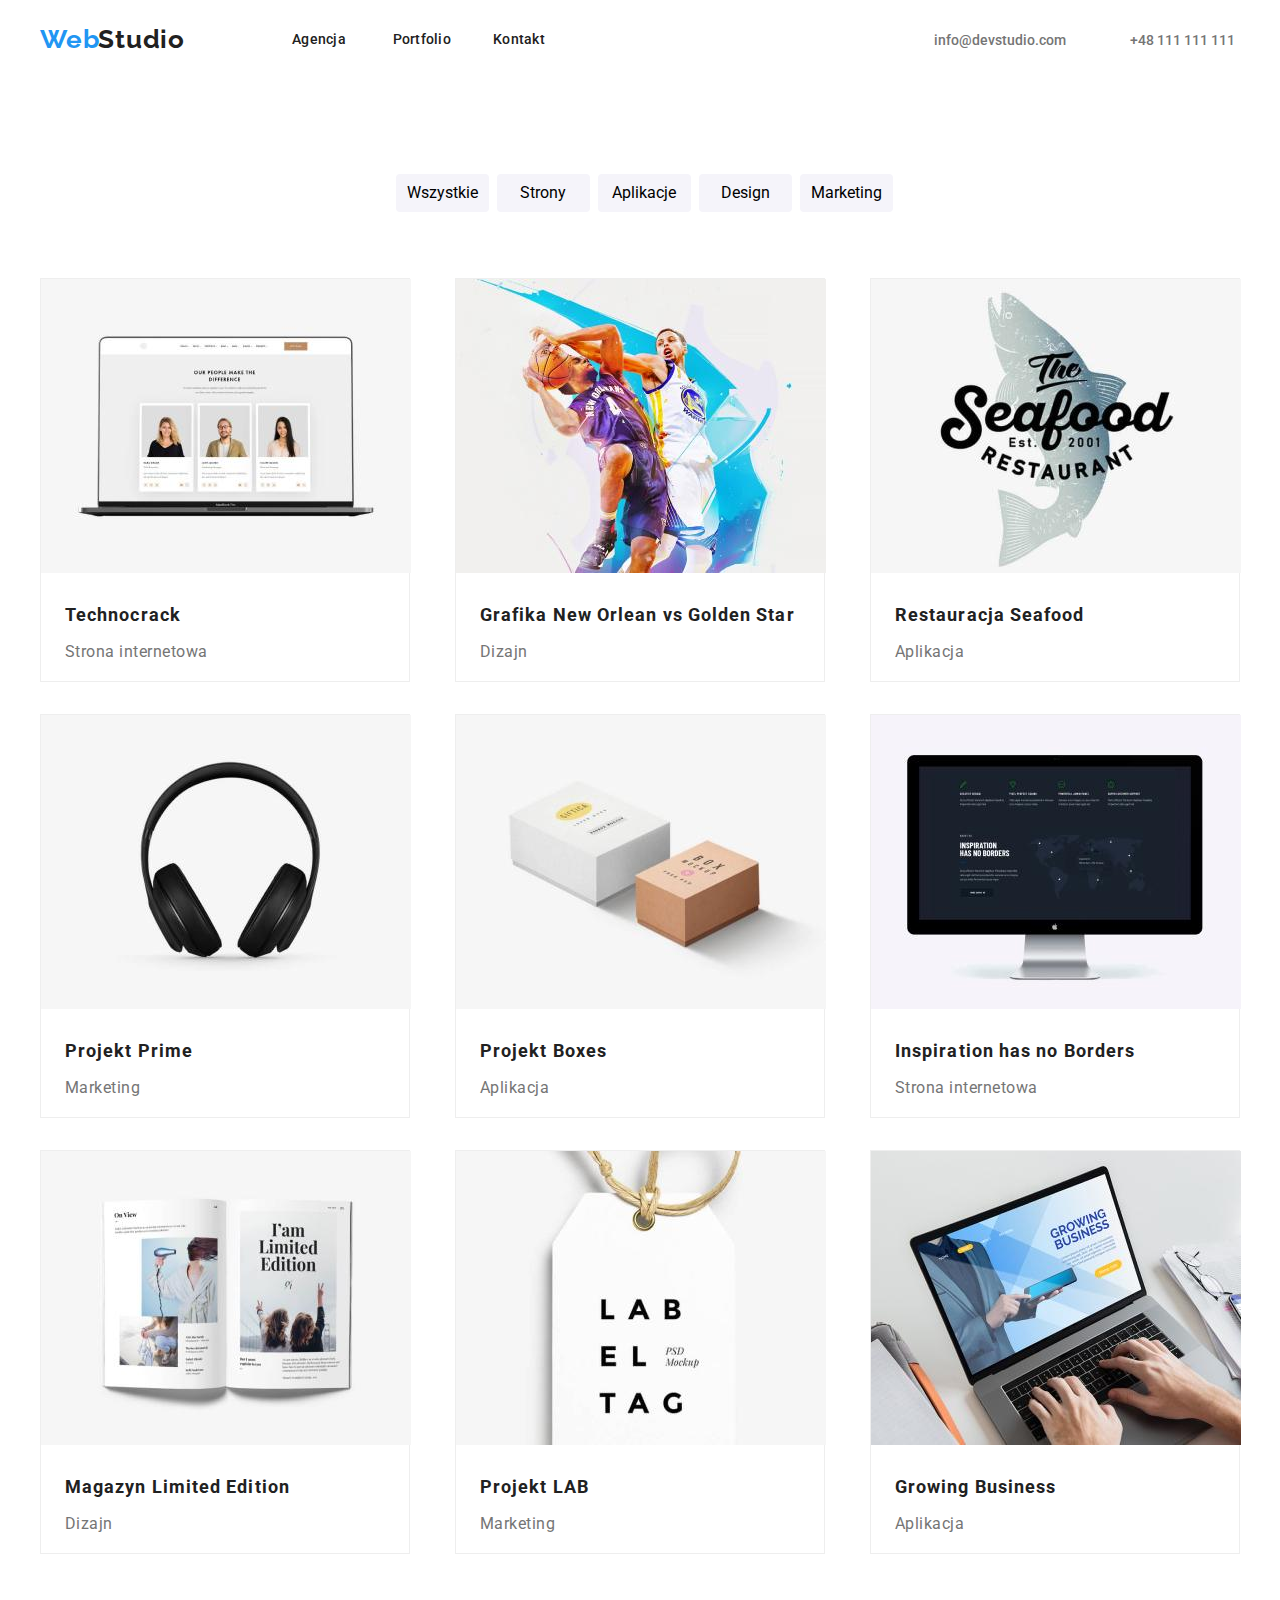
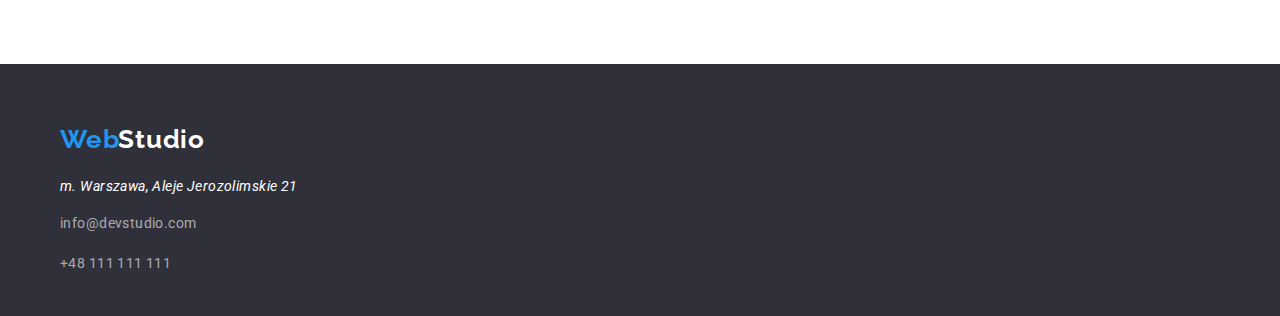
==== portfolio.html @ 7dd43803 "skopiowano" ====
<!DOCTYPE html>
<html lang="en">
  <head>
    <meta charset="UTF-8" />
    <meta http-equiv="X-UA-Compatible" content="IE=edge" />
    <meta name="viewport" content="width=device-width, initial-scale=1.0" />
    <link
      rel="stylesheet"
      href="https://cdnjs.cloudflare.com/ajax/libs/modern-normalize/1.0.0/modern-normalize.min.css"
    />
    <link
      rel="stylesheet"
      href="https://fonts.googleapis.com/css?family=Roboto"
    />
    <link
      href="https://fonts.googleapis.com/css2?family=Raleway:wght@700&display=swap"
      rel="stylesheet"
    />

    <link rel="stylesheet" href="./css/styles.css" />

    <title>Main page</title>
  </head>
  <body>
    <header>
      <div class="container">
        <div class="page-header">
          <a href="/WebStudio/" class="webstudio-link">
            <span class="web-link">Web</span>
            <span class="studio-link">Studio</span>
          </a>
          <nav class="menu">
            <ul class="menu-list">
              <li><a href="index.html" class="menu-item">Agencja</a></li>
              <li><a href="portfolio.html" class="menu-item">Portfolio</a></li>
              <li><a href="/Kontakt/" class="menu-item">Kontakt</a></li>
            </ul>
          </nav>
          <a href="mailto:info@devstudio.com" class="email"
            >info@devstudio.com</a
          >
          <a href="tel:+48111111111" class="phone">+48 111 111 111</a>
        </div>
      </div>
    </header>
    <main>
      <section class="section">
        <div class="container">
          <div class="btn-group">
            <button class="button">Wszystkie</button>
            <button class="button">Strony</button>
            <button class="button">Aplikacje</button>
            <button class="button">Design</button>
            <button class="button">Marketing</button>
          </div>
          <div class="portfolio-cards">
            <figure class="portfolio-card">
              <img
                src="images/threepersons.jpg"
                width="370"
                height="294"
                alt="three persons"
              />
              <figcaption class="portfolio-figcaption">
                <h2 class="name">Technocrack</h2>
                <p class="describe">Strona internetowa</p>
              </figcaption>
            </figure>
            <figure class="portfolio-card">
              <img
                src="images/basketball.jpg"
                width="370"
                height="294"
                alt="basketball"
              />
              <figcaption class="portfolio-figcaption">
                <h2 class="name">Grafika New Orlean vs Golden Star</h2>
                <p class="describe">Dizajn</p>
              </figcaption>
            </figure>
            <figure class="portfolio-card">
              <img
                src="images/seafood.jpg"
                width="370"
                height="294"
                alt="seafood"
              />
              <figcaption class="portfolio-figcaption">
                <h2 class="name">Restauracja Seafood</h2>
                <p class="describe">Aplikacja</p>
              </figcaption>
            </figure>
            <figure class="portfolio-card">
              <img
                src="images/earphone.jpg"
                width="370"
                height="294"
                alt="earphone"
              />
              <figcaption class="portfolio-figcaption">
                <h2 class="name">Projekt Prime</h2>
                <p class="describe">Marketing</p>
              </figcaption>
            </figure>
            <figure class="portfolio-card">
              <img
                src="images/boxes.jpg"
                width="370"
                height="294"
                alt="boxes"
              />
              <figcaption class="portfolio-figcaption">
                <h2 class="name">Projekt Boxes</h2>
                <p class="describe">Aplikacja</p>
              </figcaption>
            </figure>
            <figure class="portfolio-card">
              <img
                src="images/monitor.jpg"
                width="370"
                height="294"
                alt="monitor"
              />
              <figcaption class="portfolio-figcaption">
                <h2 class="name">Inspiration has no Borders</h2>
                <p class="describe">Strona internetowa</p>
              </figcaption>
            </figure>
            <figure class="portfolio-card">
              <img src="images/book.jpg" width="370" height="294" alt="book" />
              <figcaption class="portfolio-figcaption">
                <h2 class="name">Magazyn Limited Edition</h2>
                <p class="describe">Dizajn</p>
              </figcaption>
            </figure>
            <figure class="portfolio-card">
              <img
                src="images/label.jpg"
                width="370"
                height="294"
                alt="label"
              />
              <figcaption class="portfolio-figcaption">
                <h2 class="name">Projekt LAB</h2>
                <p class="describe">Marketing</p>
              </figcaption>
            </figure>
            <figure class="portfolio-card">
              <img
                src="images/laptop.jpg"
                width="370"
                height="294"
                alt="laptop"
              />
              <figcaption class="portfolio-figcaption">
                <h2 class="name">Growing Business</h2>
                <p class="describe">Aplikacja</p>
              </figcaption>
            </figure>
          </div>
        </div>
      </section>
    </main>
    <footer class="footer">
      <div class="container">
        <a href="/WebStudio/" class="footer-logo">
          <span class="web-link">Web</span>
          <span class="studio-link-footer">Studio</span>
        </a>
        <address>
          <p class="address-text">m. Warszawa, Aleje Jerozolimskie 21</p>
          <p>
            <a href="mailto:info@devstudio.com" class="footer-email"
              >info@devstudio.com</a
            >
          </p>
          <p>
            <a href="tel:+48111111111" class="footer-phone">+48 111 111 111</a>
          </p>
        </address>
      </div>
    </footer>
  </body>
</html>
---- css/styles.css ----
body {
  font-family: "Roboto", "Verdana", "Tahoma", sans-serif;
  color: #212121;
  text-decoration: none;
}
.container {
  width: 1200px;
  margin: 0px auto;
  padding: 0px;
}

.page-header {
  display: flex;
  justify-content: space-between;
  align-items: center;
  border-bottom: 1px solid #ffffff;
  background-color: #ffffff;
  height: 80px;
}

.head-background {
  display: flex;
  justify-content: center;
  align-items: center;
  height: 600px;
  background-color: #2f303a;
}

.section {
  padding-top: 94px;
  padding-bottom: 94px;
}

.section-our-team {
  background-color: #f5f4fa;
  padding-top: 94px;
  padding-bottom: 94px;
}

.menu {
  display: inline-block;
}
.menu-list {
  list-style-type: none;
  display: flex;
  justify-content: space-between;
  width: 254px;
  height: 16px;
  text-decoration: none;
  padding: 0px;
  margin-left: 93px;
}

.menu-item {
  display: block;
  text-decoration: none;
  width: 53px;
  height: 16px;

  font-weight: 500;
  font-size: 14px;
  line-height: 1.14;
  letter-spacing: 0.02em;

  color: #212121;
}

.menu-item:hover {
  color: #2196f3;
}

.menu-item:focus {
  width: 58px;

  color: #2196f3;
}

.email {
  display: flex;
  justify-content: flex-end;
  text-decoration: none;
  width: 135px;
  height: 16px;
  margin-right: 50px;
  margin-left: 371px;

  font-weight: 500;
  font-size: 14px;
  line-height: 16px;
  letter-spacing: 1.14;

  color: #757575;
}

.email:hover {
  color: #2196f3;
}
.email:focus {
  color: #2196f3;
}

.phone {
  text-decoration: none;
  width: 110px;
  height: 16px;

  font-weight: 500;
  font-size: 14px;
  line-height: 16px;
  letter-spacing: 1.14;

  color: #757575;
}

.phone:hover {
  color: #2196f3;
}
.phone:focus {
  color: #2196f3;
}

.webstudio-link {
  display: flex;
  justify-content: center;
  width: 145px;
  height: 31px;

  text-decoration: none;

  font-family: "Raleway";
  font-weight: bold;
  font-size: 26px;
  line-height: 1.19;

  letter-spacing: 0.03em;
}

.web-link {
  color: #2196f3;
}

.studio-link {
  color: #212121;
  margin-left: -1px;
}

.studio-link-footer {
  color: #ffffff;
  margin-left: -1px;
}

.btn-group {
  display: flex;
  justify-content: center;
  margin-left: auto;
  margin-bottom: 50px;
}

.btn-group .button {
  border: none;
  width: 93px;
  height: 38px;
  border-radius: 4px;
  background-color: #f5f4fa;
  cursor: pointer;
  margin-left: 8px;
}
.btn-group .button:hover {
  background-color: #2196f3;
  box-shadow: 0px 3px 1px rgba(0, 0, 0, 0.1), 0px 1px 2px rgba(0, 0, 0, 0.08),
    0px 2px 2px rgba(0, 0, 0, 0.12);
  border-radius: 4px;
}
.btn-group .button:focus {
  background-color: #2196f3;
  box-shadow: 0px 3px 1px rgba(0, 0, 0, 0.1), 0px 1px 2px rgba(0, 0, 0, 0.08),
    0px 2px 2px rgba(0, 0, 0, 0.12);
  border-radius: 4px;
}
.name {
  width: 322px;
  height: 36px;
  margin: 0px;

  font-weight: bold;
  font-size: 18px;
  line-height: 2;

  letter-spacing: 0.06em;
}

.describe {
  width: 322px;
  height: 30px;
  margin-top: 4px;

  font-size: 16px;
  line-height: 1.875;

  letter-spacing: 0.03em;

  color: #757575;
}
.footer {
  background-color: #2f303a;
  height: 252px;
  padding: 60px;
}
.footer-email {
  text-decoration: none;
  font-family: "Roboto";
  font-style: normal;
  font-weight: normal;
  font-size: 14px;
  line-height: 1.71em;
  margin-top: 9px;

  letter-spacing: 0.03em;

  color: rgba(255, 255, 255, 0.6);
}

.footer-phone {
  text-decoration: none;
  font-family: "Roboto";
  font-style: normal;
  font-weight: normal;
  font-size: 14px;
  line-height: 1.71em;
  margin-top: 9px;

  letter-spacing: 0.03em;

  color: rgba(255, 255, 255, 0.6);
}
.address-text {
  width: 247px;
  height: 21px;

  font-size: 14px;
  line-height: 1.71;

  letter-spacing: 0.03em;

  color: #ffffff;
}

.head-text {
  display: flex;
  justify-content: center;
  text-align: center;
  margin: auto;
  width: 696px;
  height: 120px;

  font-weight: 900;
  font-size: 44px;
  line-height: 1.36;

  letter-spacing: 0.06em;
  text-transform: uppercase;

  color: #ffffff;
}
.head-button {
  display: flex;
  justify-content: center;
  align-items: center;
  margin: auto;
  width: 200px;
  height: 50px;

  background-color: #2196f3;
  box-shadow: 0px 4px 4px rgba(0, 0, 0, 0.15);
  border-radius: 4px;

  font-weight: bold;
  font-size: 16px;
  line-height: 1.87;
  letter-spacing: 0.06em;

  color: #ffffff;
  cursor: pointer;
}

.head-button:hover {
  background-color: #98c6eb;
  box-shadow: 0px 3px 1px rgba(0, 0, 0, 0.1), 0px 1px 2px rgba(0, 0, 0, 0.08),
    0px 2px 2px rgba(0, 0, 0, 0.12);
  border-radius: 4px;
}

.head-button:focus {
  background-color: #98c6eb;
  box-shadow: 0px 3px 1px rgba(0, 0, 0, 0.1), 0px 1px 2px rgba(0, 0, 0, 0.08),
    0px 2px 2px rgba(0, 0, 0, 0.12);
  border-radius: 4px;
}
.advantages-header {
  width: 270px;
  height: 16px;

  font-weight: bold;
  font-size: 14px;
  line-height: 1.14;
  letter-spacing: 0.03em;
  text-transform: uppercase;

  margin-top: 50px;
  margin-left: 0;
}

.advantages-describe {
  width: 270px;
  height: 75px;

  font-size: 14px;
  line-height: 1.71;
  letter-spacing: 0.03em;

  color: #757575;
  margin: 0;
}

.services-header {
  display: flex;
  justify-content: center;
  margin-left: auto;
  margin-right: auto;
  width: 452px;
  height: 42px;

  font-weight: bold;
  font-size: 36px;
  line-height: 1.17;
  letter-spacing: 0.03em;
}
.services-list {
  list-style-type: none;
  display: flex;
  justify-content: space-between;
  align-items: center;
  margin-left: 0px;
  padding: 0px;
}

.service {
  margin: 0;
  padding: 0px;
}

.member {
  width: 72px;
  height: 19px;
  margin-bottom: 10px;
  margin-top: 0px;
  font-weight: 500;
  font-size: 16px;
  line-height: 1.19;
  letter-spacing: 0.03em;
}

.figcaption {
  display: flex;
  flex-direction: column;
  align-items: center;
  margin-top: 30px;
  margin-bottom: 30px;
  padding: 0%;
}

.function {
  width: 147px;
  height: 19px;
  margin: 0%;

  font-size: 16px;
  line-height: 1.19;
  letter-spacing: 0.03em;

  color: #757575;
}

.footer {
  display: flex;
  flex-direction: column;
  justify-content: flex-start;
}

.columns {
  display: flex;
  flex-wrap: wrap;
  padding: 0;
  justify-content: space-between;
}

.card {
  margin: 0;
  background-color: #ffffff;
  box-shadow: 0px 1px 3px rgba(0, 0, 0, 0.12), 0px 1px 1px rgba(0, 0, 0, 0.14),
    0px 2px 1px rgba(0, 0, 0, 0.2);
  border-radius: 0px 0px 4px 4px;
  display: inline-block;
  text-align: center;
}

.footer-logo {
  display: flex;
  width: 145px;
  height: 31px;
  margin-bottom: 20px;

  text-decoration: none;

  font-family: "Raleway";
  font-weight: bold;
  font-size: 26px;
  line-height: 1.19;

  letter-spacing: 0.03em;
}

.portfolio-cards {
  display: flex;
  flex-wrap: wrap;
  justify-content: space-between;
  margin-top: auto;
}

.portfolio-card {
  width: 370px;
  height: 404px;
  margin-left: 0px;
  margin-right: 0px;
  background-color: #ffffff;
  border: 1px solid #eeeeee;
}

.portfolio-figcaption {
  display: flex;
  flex-direction: column;
  margin: 20px 24px 20px 24px;
}
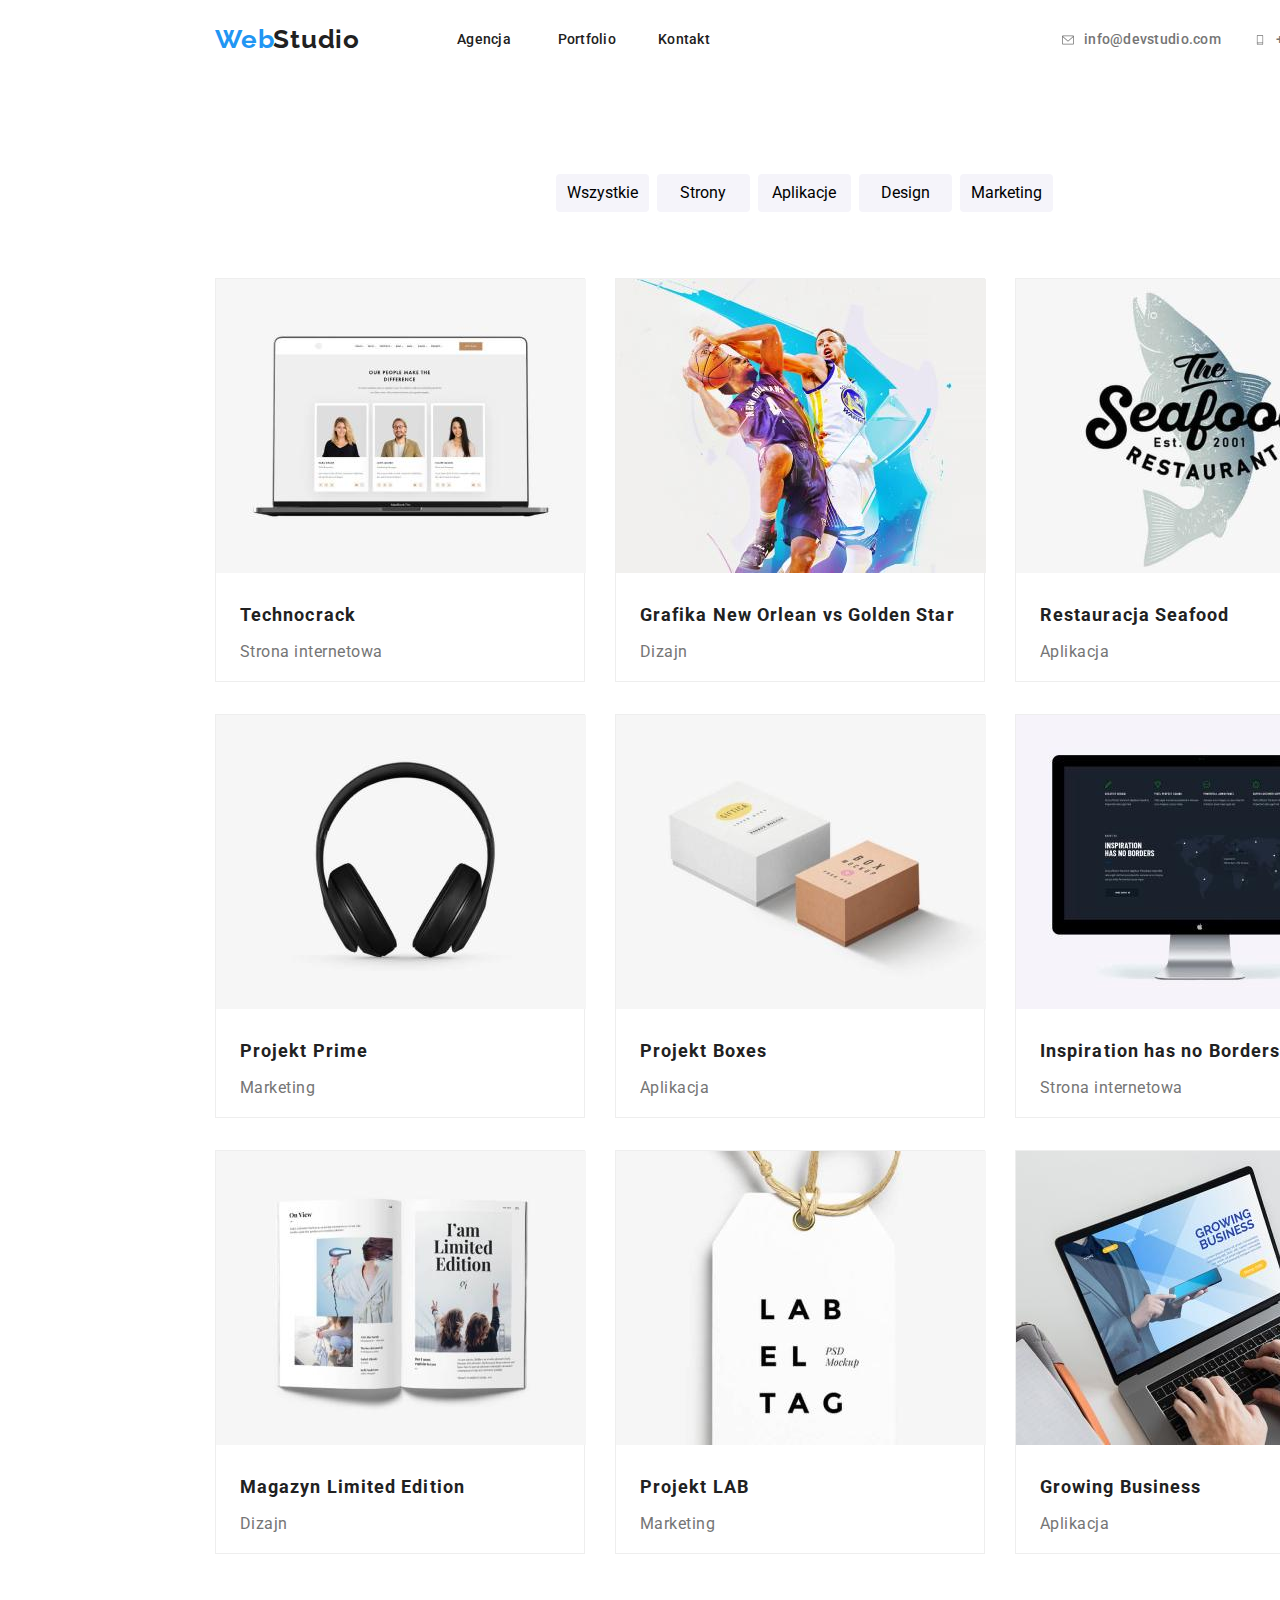
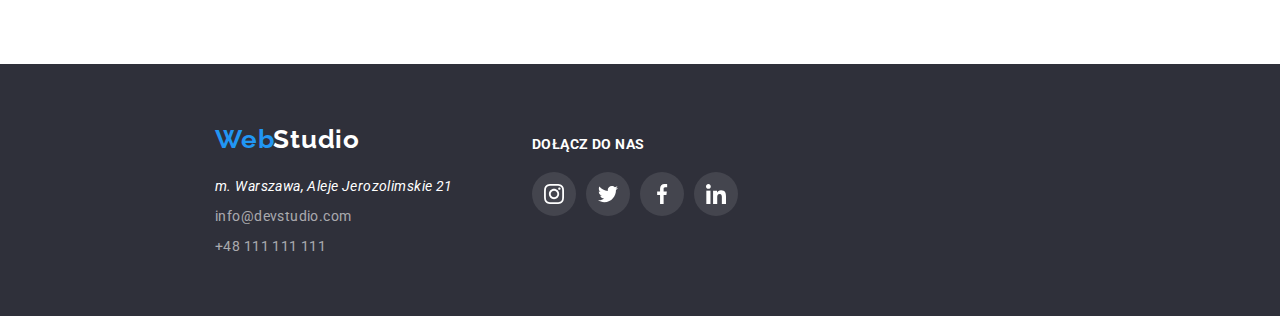
==== commit 6fd5e2f5: "ulepszono" ====
--- a/portfolio.html
+++ b/portfolio.html
@@ -23,23 +23,35 @@
   </head>
   <body>
     <header>
-      <div class="container">
-        <div class="page-header">
-          <a href="/WebStudio/" class="webstudio-link">
-            <span class="web-link">Web</span>
-            <span class="studio-link">Studio</span>
-          </a>
-          <nav class="menu">
-            <ul class="menu-list">
-              <li><a href="index.html" class="menu-item">Agencja</a></li>
-              <li><a href="portfolio.html" class="menu-item">Portfolio</a></li>
-              <li><a href="/Kontakt/" class="menu-item">Kontakt</a></li>
-            </ul>
-          </nav>
-          <a href="mailto:info@devstudio.com" class="email"
-            >info@devstudio.com</a
-          >
-          <a href="tel:+48111111111" class="phone">+48 111 111 111</a>
+      <div class="page-header">
+        <div class="container">
+          <div class="header-content">
+            <a href="/WebStudio/" class="webstudio-link">
+              <span class="web-link">Web</span>
+              <span class="studio-link">Studio</span>
+            </a>
+            <nav class="menu">
+              <ul class="menu-list">
+                <li><a href="index.html" class="menu-item">Agencja</a></li>
+                <li>
+                  <a href="portfolio.html" class="menu-item">Portfolio</a>
+                </li>
+                <li><a href="/Kontakt/" class="menu-item">Kontakt</a></li>
+              </ul>
+            </nav>
+            <a href="mailto:info@devstudio.com" class="email">
+              <svg class="head-email-icon">
+                <use href="../images/icons.svg#icon-envelope"></use>
+              </svg>
+              info@devstudio.com
+            </a>
+            <a href="tel:+48111111111" class="phone">
+              <svg class="head-phone-icon">
+                <use href="../images/icons.svg#icon-smartphone"></use>
+              </svg>
+              +48 111 111 111
+            </a>
+          </div>
         </div>
       </div>
     </header>
@@ -163,21 +175,62 @@
     </main>
     <footer class="footer">
       <div class="container">
-        <a href="/WebStudio/" class="footer-logo">
-          <span class="web-link">Web</span>
-          <span class="studio-link-footer">Studio</span>
-        </a>
-        <address>
-          <p class="address-text">m. Warszawa, Aleje Jerozolimskie 21</p>
-          <p>
-            <a href="mailto:info@devstudio.com" class="footer-email"
-              >info@devstudio.com</a
-            >
-          </p>
-          <p>
-            <a href="tel:+48111111111" class="footer-phone">+48 111 111 111</a>
-          </p>
-        </address>
+        <div class="footer-data">
+          <div class="footer-logo">
+            <a href="/WebStudio/" class="footer-logo">
+              <span class="web-link">Web</span>
+              <span class="studio-link-footer">Studio</span>
+            </a>
+          </div>
+          <div class="footer-address-container">
+            <address class="footer-address">
+              <p class="address-text">m. Warszawa, Aleje Jerozolimskie 21</p>
+              <p class="footer-email">
+                <a href="mailto:info@devstudio.com" class="footer-email"
+                  >info@devstudio.com</a
+                >
+              </p>
+              <p class="footer-phone">
+                <a href="tel:+48111111111" class="footer-phone"
+                  >+48 111 111 111</a
+                >
+              </p>
+            </address>
+          </div>
+        </div>
+        <div class="footer-social-media-container">
+          <p class="footer-social-media-text">DOŁĄCZ DO NAS</p>
+          <ul class="footer-social-media-list">
+            <li class="footer-social-list-item_link">
+              <a class="footer-social-list-link" href="#">
+                <svg class="footer-social-icon">
+                  <use href="../images/icons.svg#icon-instagram"></use>
+                </svg>
+              </a>
+            </li>
+            <li class="footer-social-list-item_link">
+              <a class="footer-social-list-link" href="#">
+                <svg class="social-icon">
+                  <use href="../images/icons.svg#icon-twitter"></use>
+                </svg>
+              </a>
+            </li>
+            <li class="footer-social-list-item_link">
+              <a class="footer-social-list-link" href="#">
+                <svg class="social-icon">
+                  <use href="../images/icons.svg#icon-facebook"></use>
+                </svg>
+              </a>
+            </li>
+            <li class="footer-social-list-item_link">
+              <a class="footer-social-list-link" href="#">
+                <svg class="social-icon">
+                  <use href="../images/icons.svg#icon-linkedin"></use>
+                </svg>
+              </a>
+            </li>
+          </ul>
+        </div>
       </div>
     </footer>
   </body>
--- a/css/styles.css
+++ b/css/styles.css
@@ -6,7 +6,8 @@
 .container {
   width: 1200px;
   margin: 0px auto;
-  padding: 0px;
+  padding: 0px 15px;
+  align-items: center;
 }
 
 .page-header {
@@ -16,25 +17,44 @@
   border-bottom: 1px solid #ffffff;
   background-color: #ffffff;
   height: 80px;
+  width: 1600px;
+}
+.header-content {
+  display: flex;
+  justify-content: space-between;
+  align-items: center;
 }
 
 .head-background {
-  display: flex;
-  justify-content: center;
-  align-items: center;
+  background-image: linear-gradient(
+      rgba(47, 48, 58, 0.4),
+      rgba(47, 48, 58, 0.4)
+    ),
+    url("../images/img-overlay.jpg");
+  background-size: 1600px 600px, cover;
+  background-position: center, center;
+  background-repeat: no-repeat;
+  background-color: #2f303a;
+
   height: 600px;
-  background-color: #2f303a;
+  width: 1600px;
+  display: flex;
+  flex-direction: column;
+  justify-content: center;
+  align-items: center;
 }
 
 .section {
   padding-top: 94px;
   padding-bottom: 94px;
+  width: 1600px;
 }
 
 .section-our-team {
   background-color: #f5f4fa;
   padding-top: 94px;
   padding-bottom: 94px;
+  width: 1600px;
 }
 
 .menu {
@@ -49,6 +69,7 @@
   text-decoration: none;
   padding: 0px;
   margin-left: 93px;
+  margin-right: 345px;
 }
 
 .menu-item {
@@ -77,46 +98,60 @@
 
 .email {
   display: flex;
-  justify-content: flex-end;
-  text-decoration: none;
-  width: 135px;
+  justify-content: space-between;
+  align-items: center;
+  text-decoration: none;
+  width: 161px;
   height: 16px;
-  margin-right: 50px;
-  margin-left: 371px;
+  margin-right: 30px;
 
   font-weight: 500;
   font-size: 14px;
-  line-height: 16px;
-  letter-spacing: 1.14;
+  letter-height: 1.14;
+  letter-spacing: 0.02em;
 
   color: #757575;
-}
-
-.email:hover {
-  color: #2196f3;
-}
+  fill: #757575;
+  background-color: #ffffff;
+}
+
+.email:hover,
 .email:focus {
   color: #2196f3;
+  fill: #2196f3;
+}
+
+.head-email-icon {
+  width: 16px;
+  height: 12px;
+}
+
+.head-phone-icon {
+  width: 10px;
+  height: auto;
 }
 
 .phone {
-  text-decoration: none;
-  width: 110px;
+  display: flex;
+  justify-content: space-between;
+  align-items: center;
+  text-decoration: none;
+  width: 130px;
   height: 16px;
 
   font-weight: 500;
   font-size: 14px;
-  line-height: 16px;
-  letter-spacing: 1.14;
+  line-height: 1.14em;
+  letter-spacing: 0.02em;
 
   color: #757575;
-}
-
-.phone:hover {
-  color: #2196f3;
-}
+  fill: #757575;
+}
+
+.phone:hover,
 .phone:focus {
   color: #2196f3;
+  fill: #2196f3;
 }
 
 .webstudio-link {
@@ -202,17 +237,21 @@
   color: #757575;
 }
 .footer {
+  display: block;
   background-color: #2f303a;
   height: 252px;
-  padding: 60px;
+  width: 1600px;
 }
 .footer-email {
+  width: 231px;
+  height: 21px;
   text-decoration: none;
   font-family: "Roboto";
   font-style: normal;
   font-weight: normal;
   font-size: 14px;
   line-height: 1.71em;
+  margin: 0px;
   margin-top: 9px;
 
   letter-spacing: 0.03em;
@@ -221,12 +260,15 @@
 }
 
 .footer-phone {
+  width: 231px;
+  height: 21px;
   text-decoration: none;
   font-family: "Roboto";
   font-style: normal;
   font-weight: normal;
   font-size: 14px;
   line-height: 1.71em;
+  margin: 0px;
   margin-top: 9px;
 
   letter-spacing: 0.03em;
@@ -239,6 +281,7 @@
 
   font-size: 14px;
   line-height: 1.71;
+  margin: 0px;
 
   letter-spacing: 0.03em;
 
@@ -342,6 +385,38 @@
   align-items: center;
   margin-left: 0px;
   padding: 0px;
+}
+
+.social-list-list {
+  list-style-type: none;
+  display: flex;
+  justify-content: space-between;
+  align-items: center;
+  margin-left: 0px;
+  padding: 0px;
+  width: 206px;
+  height: 56px;
+}
+
+.social-list-link {
+  width: 44px;
+  height: 44px;
+  display: flex;
+  justify-content: center;
+  align-items: center;
+  border-radius: 50%;
+  fill: #afb1b8;
+}
+
+.social-list-link:hover,
+.social-list-link:focus {
+  fill: #ffffff;
+  background-color: #2196f3;
+}
+
+.social-icon {
+  width: 20px;
+  height: 20px;
 }
 
 .service {
@@ -381,12 +456,6 @@
   color: #757575;
 }
 
-.footer {
-  display: flex;
-  flex-direction: column;
-  justify-content: flex-start;
-}
-
 .columns {
   display: flex;
   flex-wrap: wrap;
@@ -436,8 +505,149 @@
   border: 1px solid #eeeeee;
 }
 
+.portfolio-card:hover {
+  border: 1px solid #eeeeee;
+  box-shadow: 0px 1px 1px rgba(0, 0, 0, 0.12), 0px 4px 4px rgba(0, 0, 0, 0.06),
+    1px 4px 6px rgba(0, 0, 0, 0.16);
+}
+
 .portfolio-figcaption {
   display: flex;
   flex-direction: column;
   margin: 20px 24px 20px 24px;
 }
+.icon {
+  display: inline-block;
+  color: black;
+  width: 16px;
+  height: 12px;
+}
+.icon:hover {
+  color: #2196f3;
+}
+
+.client-list {
+  list-style-type: none;
+  display: flex;
+  justify-content: space-between;
+  align-items: center;
+  padding: 0px;
+  margin-top: 50px;
+}
+.client-icon {
+  width: 106px;
+  height: 60px;
+}
+.client-list-item {
+  display: flex;
+  justify-content: center;
+  align-items: center;
+  width: 170px;
+  height: 92px;
+  border-radius: 4px;
+  border: 1px solid #afb1b8;
+  fill: #afb1b8;
+}
+
+.client-list-link:focus,
+.client-list-item:hover {
+  border: 1px solid #2196f3;
+  fill: #2196f3;
+}
+.client-list-object {
+  display: flex;
+  justify-content: center;
+  align-items: center;
+  width: 170px;
+  height: 92px;
+}
+
+.footer-social-media-container {
+  display: block;
+
+  width: 206px;
+  height: 80px;
+  float: left;
+  margin-left: 70px;
+  margin-top: 72px;
+}
+
+.footer-social-media-list {
+  display: flex;
+  justify-content: space-between;
+  align-items: center;
+  padding: 0px;
+  margin: 0px;
+  width: 206px;
+  height: 44px;
+  list-style-type: none;
+}
+.footer-social-icon {
+  width: 20px;
+  height: 20px;
+}
+
+.footer-social-list-link {
+  display: flex;
+  justify-content: center;
+  align-items: center;
+  width: 44px;
+  height: 44px;
+  border-radius: 50%;
+  background-color: rgba(255, 255, 255, 0.1);
+  fill: #ffffff;
+}
+
+.footer-social-list-link:hover,
+.footer-social-list-link:focus {
+  background-color: #2196f3;
+  cursor: url(../images/finger-black.png);
+}
+
+.footer-address-container {
+  display: flex;
+  flex-direction: column;
+  column-gap: 10px;
+  justify-content: space-between;
+  align-items: center;
+  width: 247px;
+  height: 81px;
+  margin: 0px;
+  padding: 0px;
+}
+
+.footer-data {
+  width: 247px;
+  height: 132px;
+  display: block;
+  float: left;
+  margin-top: 60px;
+}
+
+.footer-social-media-text {
+  margin: 0px;
+  margin-bottom: 20px;
+  font-family: Roboto;
+  font-weight: 700;
+  font-size: 14px;
+  line-height: 1.17em;
+  color: #ffffff;
+  letter-spacing: 0.03em;
+}
+
+.article-icon {
+  width: 70px;
+  height: 70px;
+  fill: #2196f3;
+}
+
+.article-icon-container {
+  display: flex;
+  justify-content: center;
+  align-items: center;
+  width: 270px;
+  height: 120px;
+  border-radius: 4px;
+
+  background-color: #f5f4fa;
+}
